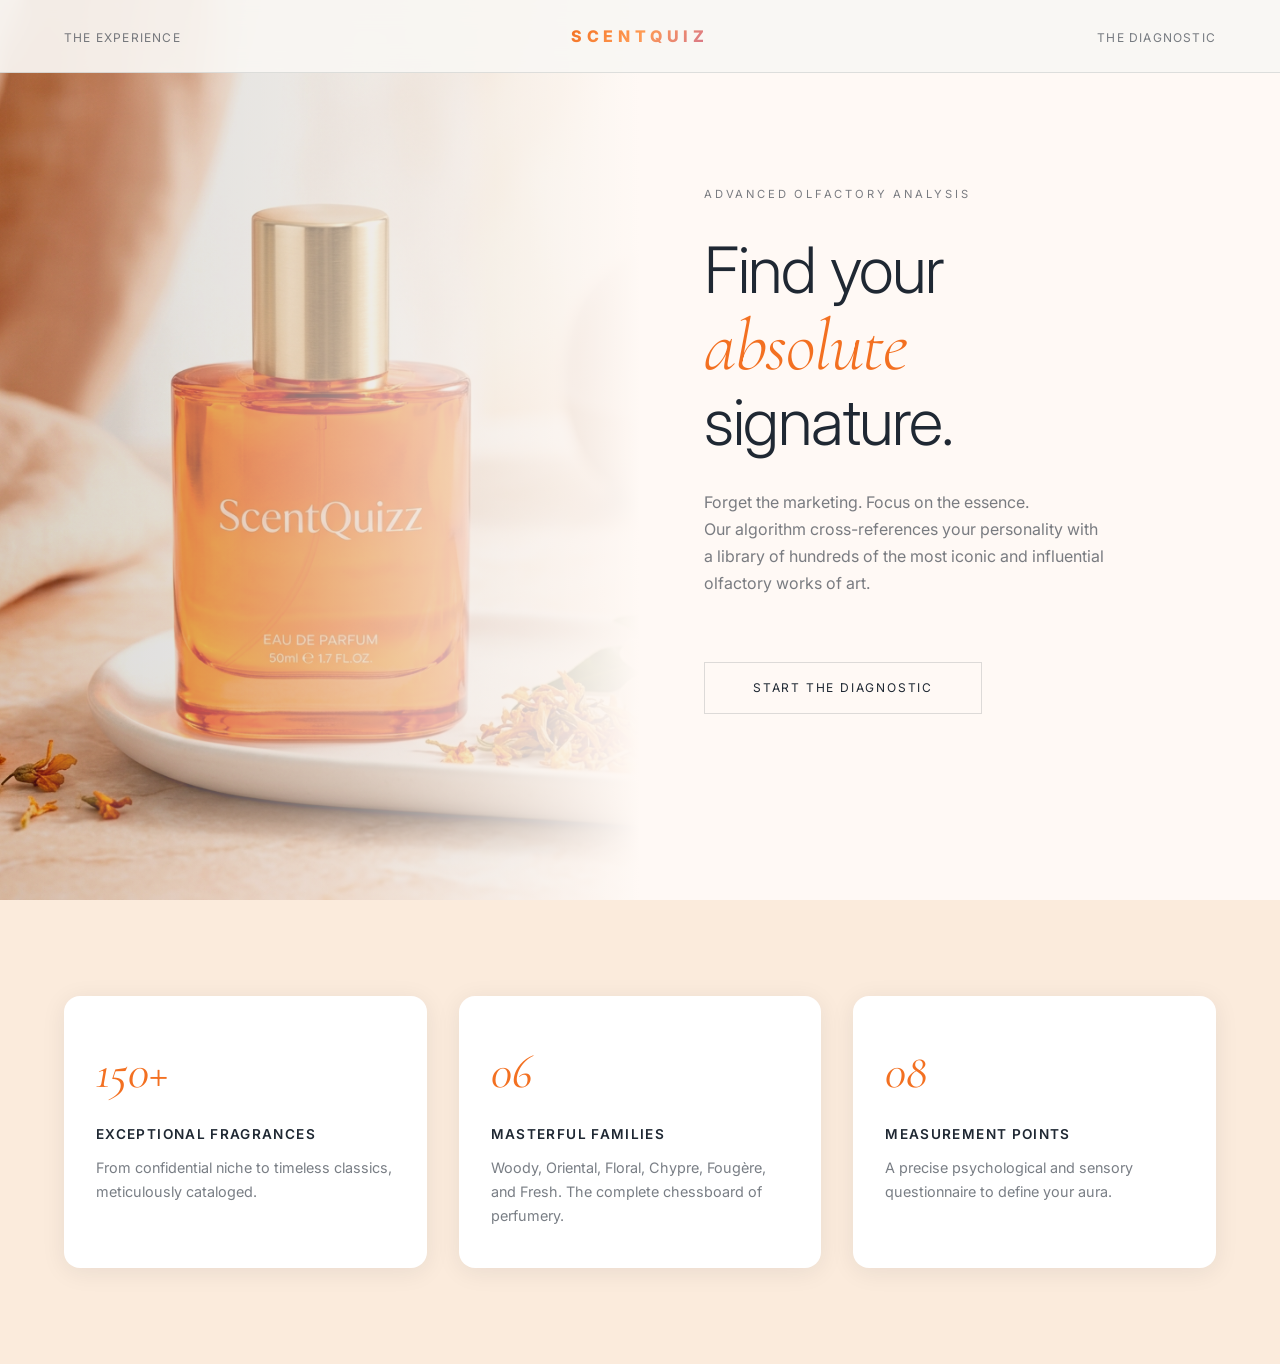
==== index.html @ b5ef22f6 "first" ====
<!DOCTYPE html>
<html lang="en" class="lenis lenis-smooth">

<head>
  <meta charset="UTF-8" />
  <meta name="viewport" content="width=device-width, initial-scale=1.0" />
  <title>ScentQuiz | Find Your Signature Fragrance</title>
  <meta name="description"
    content="Discover your olfactory profile among more than 150 masterpieces of global haute parfumerie." />

  <link rel="preconnect" href="https://fonts.googleapis.com">
  <link rel="preconnect" href="https://fonts.gstatic.com" crossorigin>
  <link
    href="https://fonts.googleapis.com/css2?family=Cormorant+Garamond:ital,wght@0,300;0,400;0,500;0,600;1,300;1,400&family=Inter:wght@300;400;500;600&display=swap"
    rel="stylesheet">

  <link rel="stylesheet" href="style.css" />
</head>

<body class="editorial-theme">

  <!-- EXTREMELY MINIMALIST HEADER -->
  <header class="luxury-header">
    <div class="header-left">
      <span class="header-link">The Experience</span>
    </div>
    <div class="header-center">
      <span class="logo-mark">ScentQuiz</span>
    </div>
    <div class="header-right">
      <a href="#quiz-wrapper" class="header-link quiz-trigger">The Diagnostic</a>
    </div>
  </header>

  <!-- EDITORIAL HERO SECTION -->
  <main id="main-content">
    <section class="hero-editorial">
      <div class="hero-image-pane">
        <img src="orange_sensaroma.png" alt="Haute Parfumerie" class="hero-img" />
        <div class="hero-img-overlay"></div>
      </div>
      <div class="hero-text-pane">
        <p class="hero-surtitle">Advanced Olfactory Analysis</p>
        <h1 class="hero-headline">
          Find your<br />
          <em>absolute</em><br />
          signature.
        </h1>
        <p class="hero-paragraph">
          Forget the marketing. Focus on the essence.<br />
          Our algorithm cross-references your personality with a library of hundreds of the most iconic and
          influential olfactory works of art.
        </p>
        <a href="#quiz-wrapper" class="btn-editorial pulse-subtle quiz-trigger">
          Start the diagnostic
        </a>
      </div>
    </section>

    <!-- STATEMENT SECTION -->
    <section class="statement-section">
      <div class="statement-grid">
        <div class="statement-item">
          <span class="st-number">150+</span>
          <h3 class="st-title">Exceptional Fragrances</h3>
          <p class="st-desc">From confidential niche to timeless classics, meticulously cataloged.</p>
        </div>
        <div class="statement-item">
          <span class="st-number">06</span>
          <h3 class="st-title">Masterful Families</h3>
          <p class="st-desc">Woody, Oriental, Floral, Chypre, Fougère, and Fresh. The complete chessboard of perfumery.
          </p>
        </div>
        <div class="statement-item">
          <span class="st-number">08</span>
          <h3 class="st-title">Measurement Points</h3>
          <p class="st-desc">A precise psychological and sensory questionnaire to define your aura.</p>
        </div>
      </div>
    </section>

  </main>

  <!-- TOTAL QUIZ OVERLAY (Takes up whole screen) -->
  <div class="quiz-overlay" id="quiz-wrapper">
    <div class="quiz-overlay-bg"></div>
    <div class="quiz-close">✕</div>

    <div class="quiz-content-container" id="quiz-container">

      <!-- QUIZ START -->
      <div class="quiz-view active" id="view-intro">
        <p class="q-surtitle">The Protocol</p>
        <h2 class="q-headline">Close your eyes.<br /><em>Let your senses speak.</em></h2>
        <p class="q-desc">Answer instinctively. There are no wrong choices, only your true nature expressing itself.</p>
        <button class="btn-editorial mt-8" id="start-btn">Begin the analysis</button>
      </div>

      <!-- QUESTIONS -->
      <div class="quiz-view" id="view-questions">
        <div class="q-progress-indicator">
          <span class="q-current" id="q-current-num">01</span>
          <span class="q-separator"></span>
          <span class="q-total">08</span>
        </div>

        <div class="q-body" id="q-body">
          <!-- Injected via JS -->
        </div>

        <div class="q-footer">
          <button class="btn-text" id="prev-btn" disabled>Back</button>
        </div>
      </div>

      <!-- RESULTS -->
      <div class="quiz-view" id="view-results">
        <!-- Injected via JS -->
      </div>
    </div>
  </div>

  <script src="database_part1.js"></script>
  <script src="database_part2.js"></script>
  <script src="database.js"></script>
  <script src="quiz.js"></script>
</body>

</html>
---- style.css ----
@charset "UTF-8";

/* ============================================================
   ScentQuiz — Fresh & Modern Theme
   Colorful, Dynamic, Premium
   ============================================================ */

/* TOKENS */
:root {
  --bg-color: #FFF9F5;
  --surface-orange-light: #FDE4D0;
  --surface-peach: #F6D5C4;
  --surface-card: #FFFFFF;
  --text-main: #1F2833;
  --text-muted: rgba(31, 40, 51, 0.6);
  --text-faint: rgba(31, 40, 51, 0.15);
  --border: rgba(31, 40, 51, 0.12);
  --accent-orange: #F37021;
  --accent-peach: #FF9B54;
  --accent-orange-soft: #FBEBDC;
  --accent-highlight: #648DAB;

  --font-serif: 'Cormorant Garamond', Georgia, serif;
  --font-sans: 'Inter', system-ui, sans-serif;

  --transition-smooth: all 0.6s cubic-bezier(0.16, 1, 0.3, 1);
  --transition-fast: all 0.3s ease;
  --shadow-card: 0 4px 24px rgba(31, 40, 51, 0.08);
  --shadow-hover: 0 16px 48px rgba(31, 40, 51, 0.15);
}

/* RESET */
*,
*::before,
*::after {
  box-sizing: border-box;
  margin: 0;
  padding: 0;
}

html {
  scroll-behavior: smooth;
}

body.editorial-theme {
  background-color: var(--bg-color);
  color: var(--text-main);
  font-family: var(--font-sans);
  font-size: 16px;
  line-height: 1.5;
  -webkit-font-smoothing: antialiased;
  -moz-osx-font-smoothing: grayscale;
  overflow-x: hidden;
}

a {
  text-decoration: none;
  color: inherit;
}

/* TYPOGRAPHY */
h1,
h2,
h3,
h4 {
  font-weight: normal;
}

em {
  font-family: var(--font-serif);
  font-style: italic;
  font-weight: 300;
}

/* ================= HEADER ================= */
.luxury-header {
  position: fixed;
  top: 0;
  left: 0;
  right: 0;
  z-index: 50;
  display: grid;
  grid-template-columns: 1fr auto 1fr;
  align-items: center;
  padding: 1.5rem 4rem;
  background-color: rgba(249, 247, 244, 0.92);
  backdrop-filter: blur(12px);
  border-bottom: 1px solid var(--border);
  pointer-events: none;
}

.luxury-header>* {
  pointer-events: auto;
}

.header-left {
  justify-self: start;
}

.header-center {
  justify-self: center;
}

.header-right {
  justify-self: end;
}

.logo-mark {
  font-family: var(--font-sans);
  font-weight: 800;
  letter-spacing: 0.3em;
  font-size: 1rem;
  text-transform: uppercase;
  background: linear-gradient(135deg, var(--accent-orange), var(--accent-peach), #d4748f);
  -webkit-background-clip: text;
  -webkit-text-fill-color: transparent;
  background-clip: text;
  display: inline-block;
}

.header-link {
  font-family: var(--font-sans);
  font-size: 0.75rem;
  text-transform: uppercase;
  letter-spacing: 0.1em;
  color: var(--text-muted);
  cursor: pointer;
  transition: var(--transition-fast);
  border-bottom: 1px solid transparent;
}

.header-link:hover {
  color: var(--text-main);
  border-bottom: 1px solid var(--text-main);
}

/* ================= HERO ================= */
.hero-editorial {
  display: grid;
  grid-template-columns: 1fr 1fr;
  height: 100vh;
  width: 100vw;
  overflow: hidden;
}

.hero-image-pane {
  position: relative;
  height: 100%;
  width: 100%;
}

.hero-img {
  width: 100%;
  height: 100%;
  object-fit: cover;
  filter: contrast(1.1) brightness(0.85);
}

.hero-img-overlay {
  position: absolute;
  inset: 0;
  background: linear-gradient(to right, transparent, var(--bg-color));
}

.hero-text-pane {
  display: flex;
  flex-direction: column;
  justify-content: center;
  padding: 0 6rem 0 4rem;
  background-color: var(--bg-color);
}

.hero-surtitle {
  font-size: 0.7rem;
  text-transform: uppercase;
  letter-spacing: 0.25em;
  color: var(--text-muted);
  margin-bottom: 2rem;
}

.hero-headline {
  font-family: var(--font-sans);
  font-size: clamp(3rem, 5vw, 5rem);
  font-weight: 300;
  line-height: 1.1;
  letter-spacing: -0.02em;
  margin-bottom: 2rem;
}

.hero-headline em {
  font-size: 1.15em;
  color: var(--accent-orange);
  font-family: var(--font-serif);
  font-style: italic;
}

.hero-paragraph {
  font-size: 1rem;
  color: var(--text-muted);
  max-width: 400px;
  line-height: 1.7;
  margin-bottom: 4rem;
}

/* BUTTONS */
.btn-editorial {
  display: inline-block;
  align-self: flex-start;
  padding: 1rem 3rem;
  background-color: transparent;
  color: var(--text-main);
  border: 1px solid var(--text-faint);
  font-family: var(--font-sans);
  text-transform: uppercase;
  letter-spacing: 0.15em;
  font-size: 0.75rem;
  cursor: pointer;
  transition: var(--transition-smooth);
  position: relative;
  overflow: hidden;
}

.btn-editorial::before {
  content: '';
  position: absolute;
  inset: 0;
  background-color: var(--accent-orange);
  transform: scaleY(0);
  transform-origin: bottom;
  transition: transform 0.4s cubic-bezier(0.16, 1, 0.3, 1);
  z-index: -1;
}

.btn-editorial:hover {
  color: var(--bg-color);
  border-color: var(--accent-orange);
}

.btn-editorial:hover::before {
  transform: scaleY(1);
  transform-origin: top;
}

.btn-text {
  background: none;
  border: none;
  color: var(--text-muted);
  font-family: var(--font-sans);
  font-size: 0.8rem;
  text-transform: uppercase;
  letter-spacing: 0.1em;
  cursor: pointer;
  transition: color 0.3s;
}

.btn-text:hover {
  color: var(--text-main);
}

.btn-text:disabled {
  opacity: 0.3;
  cursor: not-allowed;
}

.mt-8 {
  margin-top: 3rem;
}

/* ================= STATEMENTS ================= */
.statement-section {
  padding: 6rem 4rem;
  background: var(--accent-orange-soft);
}

.statement-grid {
  display: grid;
  grid-template-columns: repeat(3, 1fr);
  gap: 2rem;
  max-width: 1400px;
  margin: 0 auto;
}

.statement-item {
  background: var(--surface-card);
  border-radius: 16px;
  padding: 2.5rem 2rem;
  box-shadow: var(--shadow-card);
  transition: transform 0.3s ease, box-shadow 0.3s ease;
}

.statement-item:hover {
  transform: translateY(-4px);
  box-shadow: var(--shadow-hover);
}

.st-number {
  display: block;
  font-family: var(--font-serif);
  font-size: 3rem;
  font-style: italic;
  margin-bottom: 1rem;
  color: var(--accent-orange);
}

.st-title {
  font-size: 0.85rem;
  text-transform: uppercase;
  letter-spacing: 0.1em;
  margin-bottom: 0.75rem;
  font-weight: 600;
  color: var(--text-main);
}

.st-desc {
  font-size: 0.9rem;
  color: var(--text-muted);
  line-height: 1.65;
}

/* ================= QUIZ OVERLAY ================= */
.quiz-overlay {
  position: fixed;
  inset: 0;
  z-index: 100;
  background: linear-gradient(135deg, #FFF9F5 0%, #FBEBDC 50%, #F6D5C4 100%);
  display: flex;
  align-items: center;
  justify-content: center;
  opacity: 0;
  pointer-events: none;
  transition: opacity 0.8s cubic-bezier(0.16, 1, 0.3, 1);
}

.quiz-overlay.open {
  opacity: 1;
  pointer-events: auto;
}

.quiz-overlay-bg {
  position: absolute;
  inset: 0;
  z-index: 0;
  pointer-events: none;
}

.quiz-close {
  position: absolute;
  top: 2rem;
  right: 4rem;
  font-size: 1.2rem;
  cursor: pointer;
  z-index: 10;
  color: var(--text-muted);
  transition: color 0.3s;
}

.quiz-close:hover {
  color: var(--text-main);
}

.quiz-content-container {
  position: relative;
  z-index: 2;
  width: 100%;
  max-width: 1000px;
  padding: 2rem;
}

.quiz-view {
  display: none;
  opacity: 0;
  transform: translateY(20px);
  animation: fadeUp 0.8s cubic-bezier(0.16, 1, 0.3, 1) forwards;
}

.quiz-view.active {
  display: block;
}

@keyframes fadeUp {
  to {
    opacity: 1;
    transform: translateY(0);
  }
}

/* Intro specific */
#view-intro {
  text-align: center;
}

.q-surtitle {
  font-size: 0.75rem;
  text-transform: uppercase;
  letter-spacing: 0.2em;
  color: var(--text-muted);
  margin-bottom: 2rem;
}

.q-headline {
  font-family: var(--font-sans);
  font-size: 3.5rem;
  font-weight: 300;
  line-height: 1.1;
  margin-bottom: 2rem;
}

.q-headline em {
  font-size: 1.2em;
}

.q-desc {
  font-size: 1.1rem;
  color: var(--text-muted);
  max-width: 500px;
  margin: 0 auto;
  line-height: 1.6;
}

/* Question View */
.q-progress-indicator {
  display: flex;
  align-items: center;
  justify-content: center;
  gap: 1rem;
  margin-bottom: 4rem;
  font-family: var(--font-serif);
  font-size: 1.5rem;
  font-style: italic;
  color: var(--text-muted);
}

.q-current {
  color: var(--text-main);
  font-size: 2rem;
}

.q-separator {
  width: 40px;
  height: 1px;
  background-color: var(--text-faint);
}

.q-text-hero {
  font-family: var(--font-sans);
  font-size: 2.2rem;
  font-weight: 300;
  text-align: center;
  margin-bottom: 4rem;
  line-height: 1.3;
}

.q-options-list {
  display: flex;
  flex-direction: column;
  gap: 1rem;
  max-width: 600px;
  margin: 0 auto;
}

.q-opt-btn {
  background: var(--surface-card);
  border: 1.5px solid var(--border);
  color: var(--text-muted);
  padding: 1.4rem 2rem;
  border-radius: 12px;
  text-align: left;
  font-family: var(--font-sans);
  font-size: 1rem;
  font-weight: 400;
  cursor: pointer;
  transition: var(--transition-smooth);
  display: flex;
  align-items: center;
  justify-content: space-between;
  box-shadow: var(--shadow-card);
}

.q-opt-btn:hover {
  background-color: var(--accent-orange-soft);
  border-color: var(--accent-orange);
  color: var(--accent-orange);
  padding-left: 2.5rem;
  box-shadow: var(--shadow-hover);
}

.q-opt-btn.selected {
  background-color: var(--accent-orange);
  color: #fff;
  border-color: var(--accent-orange);
  box-shadow: 0 8px 24px rgba(74, 108, 95, 0.35);
}

.q-opt-num {
  font-family: var(--font-serif);
  font-style: italic;
  font-size: 1.2rem;
  opacity: 0.5;
}

.q-opt-btn:hover .q-opt-num {
  opacity: 1;
}

.q-footer {
  margin-top: 4rem;
  display: flex;
  justify-content: space-between;
  align-items: center;
}

/* ================= RESULTS ================= */
.r-header {
  text-align: center;
  margin-bottom: 4rem;
}

.r-title {
  font-family: var(--font-serif);
  font-size: 4rem;
  font-style: italic;
  margin-bottom: 1rem;
  color: var(--accent-orange);
}

.r-sub {
  display: inline-block;
  font-size: 0.75rem;
  text-transform: uppercase;
  letter-spacing: 0.15em;
  color: #fff;
  background-color: var(--accent-orange);
  padding: 6px 16px;
  border-radius: 50px;
  margin-bottom: 1.5rem;
}

.r-grid {
  display: grid;
  grid-template-columns: repeat(3, 1fr);
  gap: 1.5rem;
}

.r-card {
  background: var(--surface-card);
  border-radius: 20px;
  padding: 2rem;
  position: relative;
  transition: transform 0.4s ease, box-shadow 0.4s ease;
  box-shadow: var(--shadow-card);
}

.r-card:first-child {
  border-top: 4px solid var(--accent-orange);
}

.r-card:hover {
  transform: translateY(-8px);
  box-shadow: var(--shadow-hover);
}

.r-rank {
  font-size: 0.65rem;
  text-transform: uppercase;
  letter-spacing: 0.2em;
  color: var(--text-muted);
  margin-bottom: 1rem;
  display: block;
}

.r-brand {
  font-size: 0.85rem;
  text-transform: uppercase;
  letter-spacing: 0.15em;
  margin-bottom: 0.5rem;
}

.r-name {
  font-family: var(--font-serif);
  font-size: 2rem;
  font-style: italic;
  margin-bottom: 1rem;
  line-height: 1.1;
}

.r-img-wrapper {
  width: 100%;
  height: 220px;
  border-radius: 12px;
  overflow: hidden;
  margin-bottom: 1.5rem;
  background-color: var(--surface-orange-light);
}

.r-img {
  width: 100%;
  height: 100%;
  object-fit: cover;
  transition: transform 0.6s ease;
}

.r-card:hover .r-img {
  transform: scale(1.05);
}

.r-affinity {
  margin-bottom: 1.5rem;
  padding: 1rem;
  background: var(--bg-color);
  border-radius: 8px;
  border: 1px solid var(--border);
}

.aff-row {
  display: flex;
  align-items: center;
  margin-bottom: 0.5rem;
  font-size: 0.70rem;
  color: var(--text-muted);
}

.aff-row:last-child {
  margin-bottom: 0;
}

.aff-lbl {
  width: 75px;
  font-weight: 600;
  text-transform: uppercase;
  letter-spacing: 0.05em;
}

.aff-bar-bg {
  flex: 1;
  height: 6px;
  background-color: var(--border);
  border-radius: 10px;
  margin: 0 10px;
  overflow: hidden;
}

.aff-bar-fg {
  height: 100%;
  background-color: var(--accent-orange);
  border-radius: 10px;
  transition: width 1s cubic-bezier(0.16, 1, 0.3, 1);
}

.aff-val {
  width: 35px;
  text-align: right;
  font-weight: 700;
  color: var(--accent-orange);
}

.r-correspondence {
  margin-bottom: 2rem;
  padding: 1.25rem;
  border-left: 2px solid var(--accent-orange);
  background-color: var(--accent-orange-soft);
  border-radius: 0 8px 8px 0;
}

.r-correspondence h4 {
  font-family: var(--font-sans);
  font-size: 0.7rem;
  text-transform: uppercase;
  letter-spacing: 0.1em;
  color: var(--accent-orange);
  margin-bottom: 0.75rem;
  font-weight: 700;
}

.r-correspondence p {
  font-size: 0.85rem;
  line-height: 1.6;
  color: var(--text-main);
  font-family: var(--font-serif);
  font-style: italic;
}

.r-family {
  font-size: 0.7rem;
  text-transform: uppercase;
  letter-spacing: 0.1em;
  color: var(--accent-orange);
  background-color: var(--accent-orange-soft);
  border: none;
  padding: 5px 12px;
  display: inline-block;
  border-radius: 50px;
  margin-bottom: 1.5rem;
  font-weight: 600;
}

.r-notes {
  font-size: 0.85rem;
  color: var(--text-muted);
  line-height: 1.6;
  margin-bottom: 1.5rem;
  padding: 0.75rem;
  background: var(--bg-color);
  border-radius: 8px;
}

/* The link to Fragrantica */
.r-link {
  display: inline-block;
  font-size: 0.78rem;
  text-transform: uppercase;
  letter-spacing: 0.1em;
  color: #fff;
  background-color: var(--accent-orange);
  padding: 10px 20px;
  border-radius: 8px;
  transition: var(--transition-fast);
  font-weight: 500;
}

.r-link:hover {
  background-color: var(--accent-peach);
}

/* Responsive */
@media (max-width: 1024px) {
  .hero-editorial {
    grid-template-columns: 1fr;
    grid-template-rows: 50vh 50vh;
  }

  .hero-img-overlay {
    background: linear-gradient(to bottom, transparent, var(--bg-color));
  }

  .hero-text-pane {
    padding: 3rem;
  }

  .statement-grid {
    grid-template-columns: 1fr;
    gap: 3rem;
  }

  .r-grid {
    grid-template-columns: 1fr;
    gap: 4rem;
  }
}

@media (max-width: 768px) {
  .luxury-header {
    padding: 1.5rem;
    grid-template-columns: 1fr auto;
  }

  .header-left {
    display: none;
  }

  .hero-headline {
    font-size: 2.8rem;
  }

  .hero-text-pane {
    padding: 2rem;
  }

  .quiz-content-container {
    padding: 1.5rem;
  }

  .q-headline {
    font-size: 2.5rem;
  }

  .q-text-hero {
    font-size: 1.6rem;
  }

  .q-opt-btn {
    padding: 1.2rem;
    font-size: 0.95rem;
  }

  .quiz-close {
    top: 1.5rem;
    right: 1.5rem;
  }
}
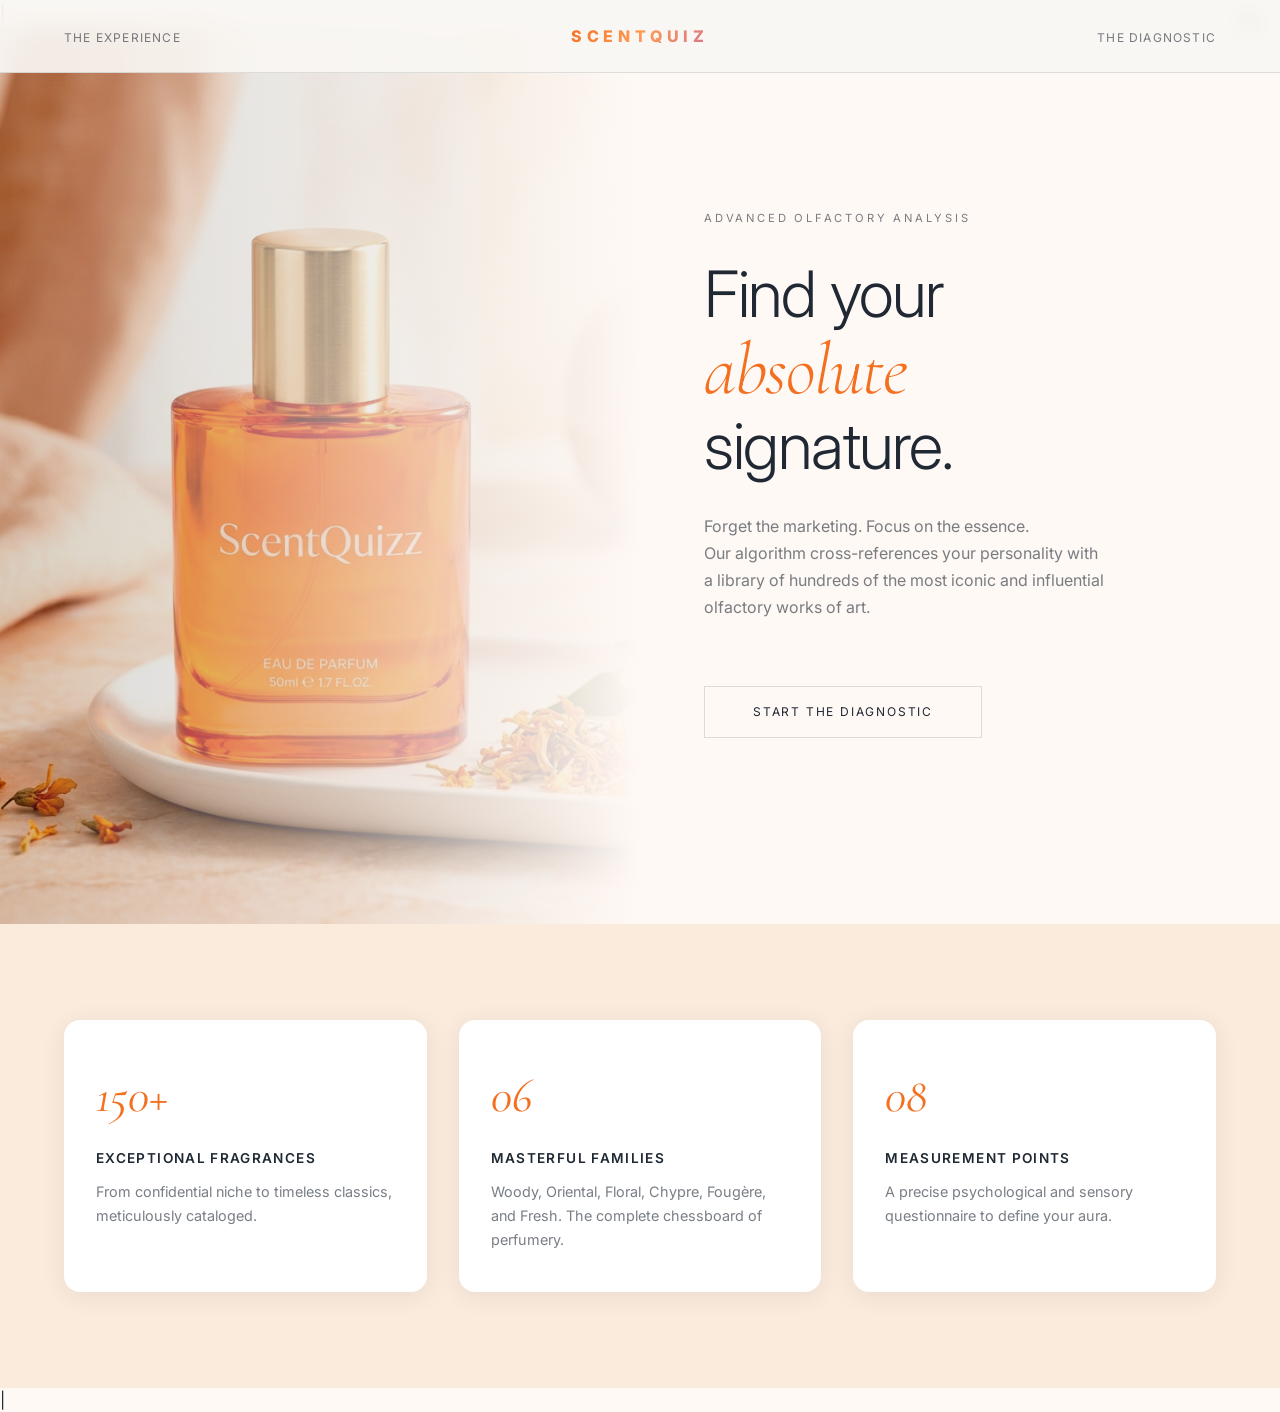
==== commit b2f8456a: "Quiz fix" ====
--- a/index.html
+++ b/index.html
@@ -1,5 +1,45 @@
 <!DOCTYPE html>
-<html lang="en" class="lenis lenis-smooth">
+<html lang="en">
+
+<head>
+  <meta charset="UTF-8">
+  <meta name="viewport" content="width=device-width, initial-scale=1.0">
+  <title>ScentQuizz</title>
+  <style>
+    .lang-switch {
+      position: absolute;
+      top: 10px;
+      right: 20px;
+      cursor: pointer;
+    }
+  </style>
+</head>
+
+<body>
+  <header>
+    <div class="lang-switch" onclick="toggleLanguage('en')">EN</div> |
+    <div class="lang-switch" onclick="toggleLanguage('fr')">FR</div>
+  </header>
+
+  <!-- Votre contenu HTML ici -->
+
+  <script>
+    let currentLang = 'en';
+
+    function toggleLanguage(lang) {
+      if (lang === currentLang) return;
+
+      const elements = document.querySelectorAll('[data-i18n]');
+      elements.forEach(element => {
+        element.textContent = element.getAttribute(`data-i18n-${lang}`);
+      });
+
+      currentLang = lang;
+    }
+  </script>
+</body>
+
+</html>
 
 <head>
   <meta charset="UTF-8" />
@@ -15,10 +55,34 @@
     rel="stylesheet">
 
   <link rel="stylesheet" href="style.css" />
+
+  <style>
+    /* SCROLL FIX — forces overlay to be scrollable */
+    .quiz-overlay {
+      align-items: flex-start !important;
+      overflow-y: auto !important;
+      overflow-x: hidden !important;
+    }
+
+    .quiz-content-container {
+      padding: 4rem 2rem 6rem !important;
+      min-height: 100vh !important;
+      justify-content: center !important;
+    }
+
+    /* IMAGE FIX — show full bottle not cropped */
+    .r-img {
+      object-fit: contain !important;
+      padding: 8px !important;
+    }
+  </style>
 </head>
 
 <body class="editorial-theme">
-
+  <!-- Scentbird / Impact Verification -->
+  <div style="display: none; visibility: hidden; height: 0px; overflow: hidden;">
+    Impact-Site-Verification: 8868f797-8695-46e4-a043-2aaabf45d9c4
+  </div>
   <!-- EXTREMELY MINIMALIST HEADER -->
   <header class="luxury-header">
     <div class="header-left">
@@ -94,6 +158,9 @@
         <h2 class="q-headline">Close your eyes.<br /><em>Let your senses speak.</em></h2>
         <p class="q-desc">Answer instinctively. There are no wrong choices, only your true nature expressing itself.</p>
         <button class="btn-editorial mt-8" id="start-btn">Begin the analysis</button>
+        <div style="margin-top: 1rem;">
+          <button class="btn-text" onclick="showLastResults()">View my last results</button>
+        </div>
       </div>
 
       <!-- QUESTIONS -->
@@ -122,8 +189,52 @@
 
   <script src="database_part1.js"></script>
   <script src="database_part2.js"></script>
+  <script src="database_part3.js"></script>
   <script src="database.js"></script>
+
   <script src="quiz.js"></script>
 </body>
+<!DOCTYPE html>
+<html lang="en">
+
+<head>
+  <meta charset="UTF-8">
+  <meta name="viewport" content="width=device-width, initial-scale=1.0">
+  <title>ScentQuizz</title>
+  <style>
+    .lang-switch {
+      position: absolute;
+      top: 10px;
+      right: 20px;
+      cursor: pointer;
+    }
+  </style>
+</head>
+
+<body>
+  <header>
+    <div class="lang-switch" onclick="toggleLanguage('en')">EN</div> |
+    <div class="lang-switch" onclick="toggleLanguage('fr')">FR</div>
+  </header>
+
+  <!-- Votre contenu HTML ici -->
+
+  <script>
+    let currentLang = 'en';
+
+    function toggleLanguage(lang) {
+      if (lang === currentLang) return;
+
+      const elements = document.querySelectorAll('[data-i18n]');
+      elements.forEach(element => {
+        element.textContent = element.getAttribute(`data-i18n-${lang}`);
+      });
+
+      currentLang = lang;
+    }
+  </script>
+</body>
+
+</html>
 
 </html>
--- a/style.css
+++ b/style.css
@@ -73,6 +73,36 @@
 }
 
 /* ================= HEADER ================= */
+.header {
+  background: white;
+  box-shadow: 0 2px 10px rgba(0, 0, 0, 0.08);
+  position: sticky;
+  top: 0;
+  z-index: 100;
+}
+
+.container {
+  max-width: 1200px;
+  margin: 0 auto;
+  padding: 0 20px;
+  display: flex;
+  align-items: center;
+  justify-content: space-between;
+  height: 80px;
+}
+
+.logo {
+  height: 45px;
+  /* Ajuste selon la taille de ton logo */
+  width: auto;
+  object-fit: contain;
+}
+
+.logo-link {
+  display: block;
+  text-decoration: none;
+}
+
 .luxury-header {
   position: fixed;
   top: 0;
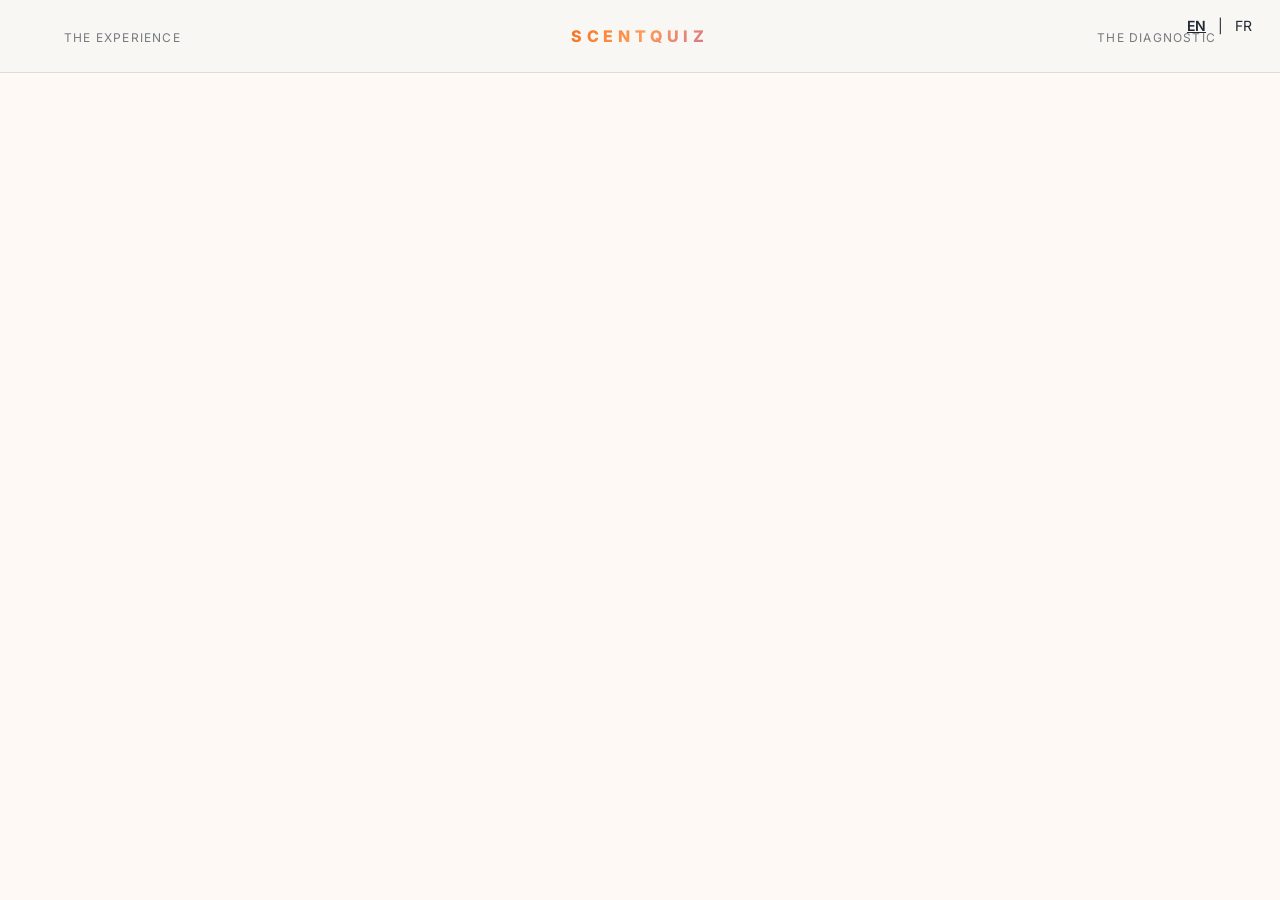
==== commit df248afd: "ye" ====
--- a/index.html
+++ b/index.html
@@ -4,46 +4,6 @@
 <head>
   <meta charset="UTF-8">
   <meta name="viewport" content="width=device-width, initial-scale=1.0">
-  <title>ScentQuizz</title>
-  <style>
-    .lang-switch {
-      position: absolute;
-      top: 10px;
-      right: 20px;
-      cursor: pointer;
-    }
-  </style>
-</head>
-
-<body>
-  <header>
-    <div class="lang-switch" onclick="toggleLanguage('en')">EN</div> |
-    <div class="lang-switch" onclick="toggleLanguage('fr')">FR</div>
-  </header>
-
-  <!-- Votre contenu HTML ici -->
-
-  <script>
-    let currentLang = 'en';
-
-    function toggleLanguage(lang) {
-      if (lang === currentLang) return;
-
-      const elements = document.querySelectorAll('[data-i18n]');
-      elements.forEach(element => {
-        element.textContent = element.getAttribute(`data-i18n-${lang}`);
-      });
-
-      currentLang = lang;
-    }
-  </script>
-</body>
-
-</html>
-
-<head>
-  <meta charset="UTF-8" />
-  <meta name="viewport" content="width=device-width, initial-scale=1.0" />
   <title>ScentQuiz | Find Your Signature Fragrance</title>
   <meta name="description"
     content="Discover your olfactory profile among more than 150 masterpieces of global haute parfumerie." />
@@ -57,33 +17,29 @@
   <link rel="stylesheet" href="style.css" />
 
   <style>
-    /* SCROLL FIX — forces overlay to be scrollable */
-    .quiz-overlay {
-      align-items: flex-start !important;
-      overflow-y: auto !important;
-      overflow-x: hidden !important;
+    .lang-switch {
+      position: absolute;
+      top: 15px;
+      right: 20px;
+      font-size: 14px;
+      cursor: pointer;
+      z-index: 1000;
     }
 
-    .quiz-content-container {
-      padding: 4rem 2rem 6rem !important;
-      min-height: 100vh !important;
-      justify-content: center !important;
+    .lang-switch span {
+      padding: 4px 8px;
     }
 
-    /* IMAGE FIX — show full bottle not cropped */
-    .r-img {
-      object-fit: contain !important;
-      padding: 8px !important;
+    .lang-switch span.active {
+      font-weight: 600;
+      text-decoration: underline;
     }
   </style>
 </head>
 
 <body class="editorial-theme">
-  <!-- Scentbird / Impact Verification -->
-  <div style="display: none; visibility: hidden; height: 0px; overflow: hidden;">
-    Impact-Site-Verification: 8868f797-8695-46e4-a043-2aaabf45d9c4
-  </div>
-  <!-- EXTREMELY MINIMALIST HEADER -->
+
+  <!-- HEADER -->
   <header class="luxury-header">
     <div class="header-left">
       <span class="header-link">The Experience</span>
@@ -94,130 +50,38 @@
     <div class="header-right">
       <a href="#quiz-wrapper" class="header-link quiz-trigger">The Diagnostic</a>
     </div>
+
+    <!-- Langue Switch -->
+    <div class="lang-switch">
+      <span onclick="toggleLanguage('en')" id="lang-en" class="active">EN</span> |
+      <span onclick="toggleLanguage('fr')" id="lang-fr">FR</span>
+    </div>
   </header>
 
-  <!-- EDITORIAL HERO SECTION -->
+  <!-- HERO + AUTRES SECTIONS -->
   <main id="main-content">
-    <section class="hero-editorial">
-      <div class="hero-image-pane">
-        <img src="orange_sensaroma.png" alt="Haute Parfumerie" class="hero-img" />
-        <div class="hero-img-overlay"></div>
-      </div>
-      <div class="hero-text-pane">
-        <p class="hero-surtitle">Advanced Olfactory Analysis</p>
-        <h1 class="hero-headline">
-          Find your<br />
-          <em>absolute</em><br />
-          signature.
-        </h1>
-        <p class="hero-paragraph">
-          Forget the marketing. Focus on the essence.<br />
-          Our algorithm cross-references your personality with a library of hundreds of the most iconic and
-          influential olfactory works of art.
-        </p>
-        <a href="#quiz-wrapper" class="btn-editorial pulse-subtle quiz-trigger">
-          Start the diagnostic
-        </a>
-      </div>
-    </section>
-
-    <!-- STATEMENT SECTION -->
-    <section class="statement-section">
-      <div class="statement-grid">
-        <div class="statement-item">
-          <span class="st-number">150+</span>
-          <h3 class="st-title">Exceptional Fragrances</h3>
-          <p class="st-desc">From confidential niche to timeless classics, meticulously cataloged.</p>
-        </div>
-        <div class="statement-item">
-          <span class="st-number">06</span>
-          <h3 class="st-title">Masterful Families</h3>
-          <p class="st-desc">Woody, Oriental, Floral, Chypre, Fougère, and Fresh. The complete chessboard of perfumery.
-          </p>
-        </div>
-        <div class="statement-item">
-          <span class="st-number">08</span>
-          <h3 class="st-title">Measurement Points</h3>
-          <p class="st-desc">A precise psychological and sensory questionnaire to define your aura.</p>
-        </div>
-      </div>
-    </section>
-
+    <!-- Ton contenu actuel (hero, statement, etc.) -->
+    <!-- ... garde tout ton contenu ici ... -->
   </main>
 
-  <!-- TOTAL QUIZ OVERLAY (Takes up whole screen) -->
+  <!-- QUIZ OVERLAY -->
   <div class="quiz-overlay" id="quiz-wrapper">
     <div class="quiz-overlay-bg"></div>
     <div class="quiz-close">✕</div>
 
     <div class="quiz-content-container" id="quiz-container">
-
-      <!-- QUIZ START -->
-      <div class="quiz-view active" id="view-intro">
-        <p class="q-surtitle">The Protocol</p>
-        <h2 class="q-headline">Close your eyes.<br /><em>Let your senses speak.</em></h2>
-        <p class="q-desc">Answer instinctively. There are no wrong choices, only your true nature expressing itself.</p>
-        <button class="btn-editorial mt-8" id="start-btn">Begin the analysis</button>
-        <div style="margin-top: 1rem;">
-          <button class="btn-text" onclick="showLastResults()">View my last results</button>
-        </div>
-      </div>
-
-      <!-- QUESTIONS -->
-      <div class="quiz-view" id="view-questions">
-        <div class="q-progress-indicator">
-          <span class="q-current" id="q-current-num">01</span>
-          <span class="q-separator"></span>
-          <span class="q-total">08</span>
-        </div>
-
-        <div class="q-body" id="q-body">
-          <!-- Injected via JS -->
-        </div>
-
-        <div class="q-footer">
-          <button class="btn-text" id="prev-btn" disabled>Back</button>
-        </div>
-      </div>
-
-      <!-- RESULTS -->
-      <div class="quiz-view" id="view-results">
-        <!-- Injected via JS -->
-      </div>
+      <!-- Intro, Questions, Results injectés par JS -->
     </div>
   </div>
 
+  <!-- DATABASE FILES -->
   <script src="database_part1.js"></script>
   <script src="database_part2.js"></script>
   <script src="database_part3.js"></script>
   <script src="database.js"></script>
 
+  <!-- QUIZ LOGIC -->
   <script src="quiz.js"></script>
-</body>
-<!DOCTYPE html>
-<html lang="en">
-
-<head>
-  <meta charset="UTF-8">
-  <meta name="viewport" content="width=device-width, initial-scale=1.0">
-  <title>ScentQuizz</title>
-  <style>
-    .lang-switch {
-      position: absolute;
-      top: 10px;
-      right: 20px;
-      cursor: pointer;
-    }
-  </style>
-</head>
-
-<body>
-  <header>
-    <div class="lang-switch" onclick="toggleLanguage('en')">EN</div> |
-    <div class="lang-switch" onclick="toggleLanguage('fr')">FR</div>
-  </header>
-
-  <!-- Votre contenu HTML ici -->
 
   <script>
     let currentLang = 'en';
@@ -225,16 +89,17 @@
     function toggleLanguage(lang) {
       if (lang === currentLang) return;
 
-      const elements = document.querySelectorAll('[data-i18n]');
-      elements.forEach(element => {
-        element.textContent = element.getAttribute(`data-i18n-${lang}`);
-      });
+      currentLang = lang;
 
-      currentLang = lang;
+      // Mise à jour visuelle du bouton actif
+      document.getElementById('lang-en').classList.toggle('active', lang === 'en');
+      document.getElementById('lang-fr').classList.toggle('active', lang === 'fr');
+
+      // Appel à la fonction de traduction (à développer plus tard)
+      console.log('Langue changée vers :', lang);
+      // Ici tu pourras appeler ta fonction de traduction complète
     }
   </script>
 </body>
 
-</html>
-
 </html>
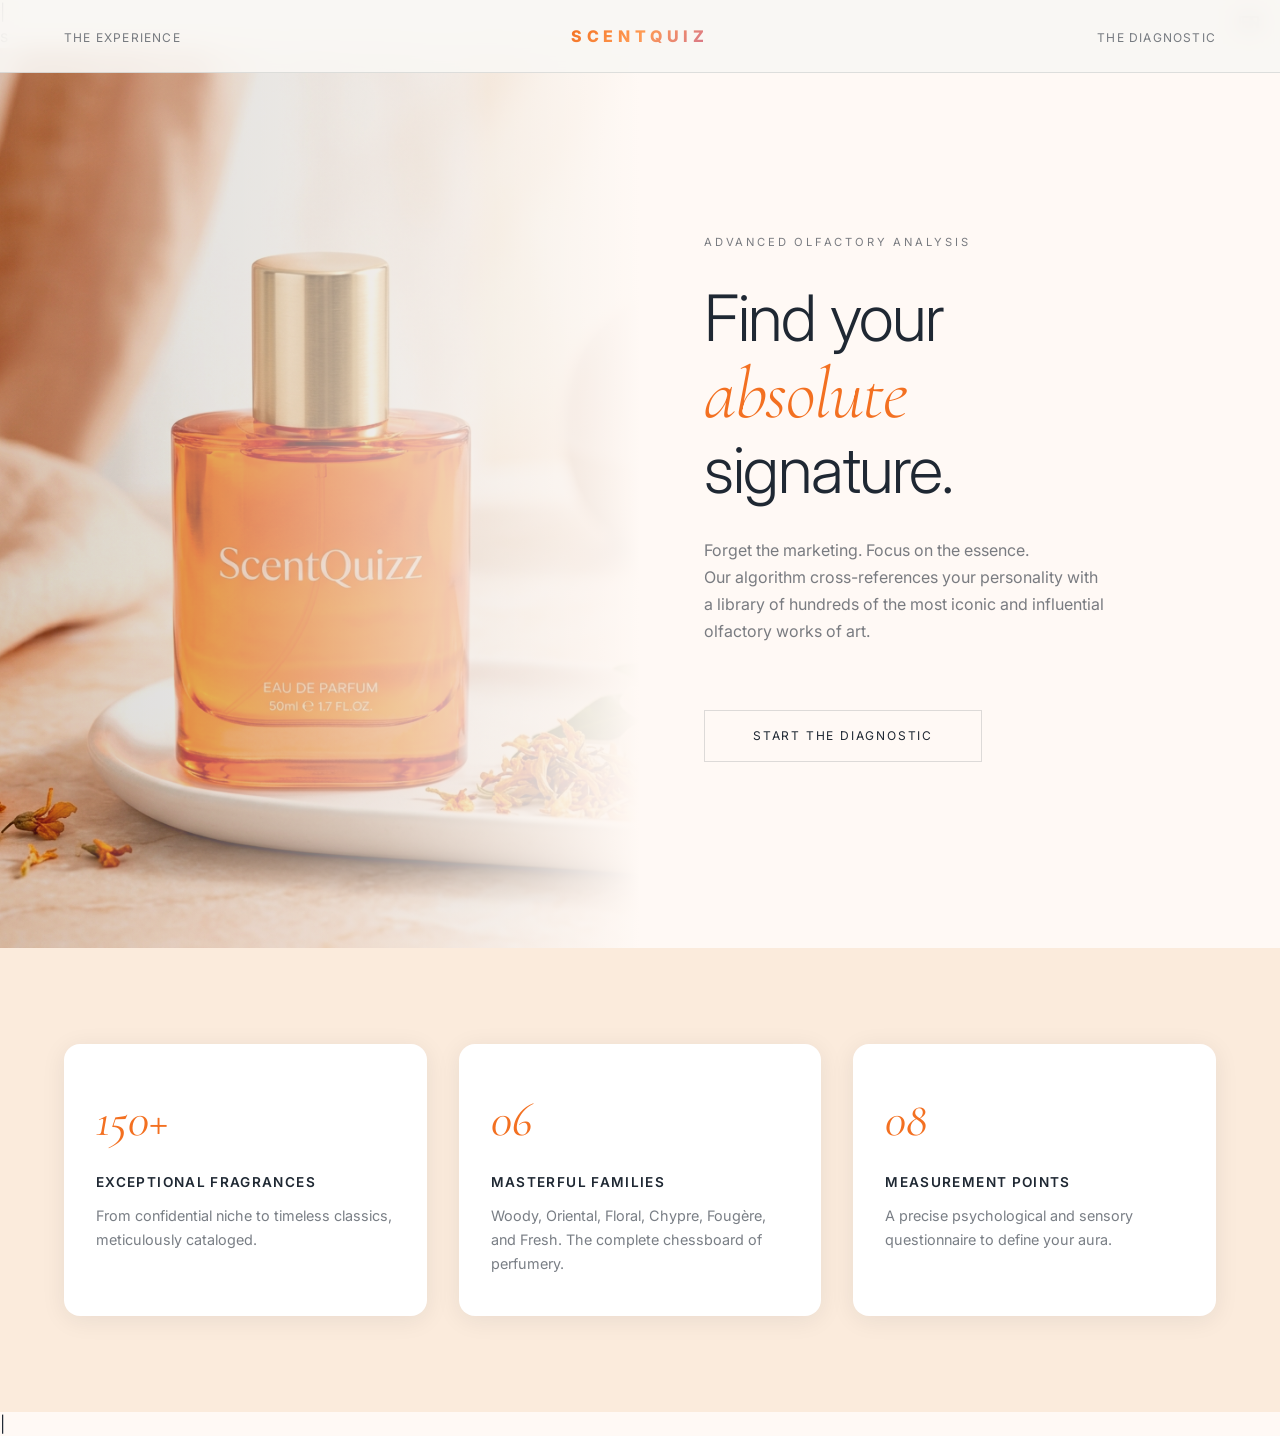
==== commit 962598b2: "NEw" ====
--- a/index.html
+++ b/index.html
@@ -4,6 +4,46 @@
 <head>
   <meta charset="UTF-8">
   <meta name="viewport" content="width=device-width, initial-scale=1.0">
+  <title>ScentQuizz</title>
+  <style>
+    .lang-switch {
+      position: absolute;
+      top: 10px;
+      right: 20px;
+      cursor: pointer;
+    }
+  </style>
+</head>
+
+<body>
+  <header>
+    <div class="lang-switch" onclick="toggleLanguage('en')">EN</div> |
+    <div class="lang-switch" onclick="toggleLanguage('fr')">FR</div>
+  </header>
+  s
+  <!-- Votre contenu HTML ici -->
+
+  <script>
+    let currentLang = 'en';
+
+    function toggleLanguage(lang) {
+      if (lang === currentLang) return;
+
+      const elements = document.querySelectorAll('[data-i18n]');
+      elements.forEach(element => {
+        element.textContent = element.getAttribute(`data-i18n-${lang}`);
+      });
+
+      currentLang = lang;
+    }
+  </script>
+</body>
+
+</html>
+
+<head>
+  <meta charset="UTF-8" />
+  <meta name="viewport" content="width=device-width, initial-scale=1.0" />
   <title>ScentQuiz | Find Your Signature Fragrance</title>
   <meta name="description"
     content="Discover your olfactory profile among more than 150 masterpieces of global haute parfumerie." />
@@ -17,29 +57,33 @@
   <link rel="stylesheet" href="style.css" />
 
   <style>
-    .lang-switch {
-      position: absolute;
-      top: 15px;
-      right: 20px;
-      font-size: 14px;
-      cursor: pointer;
-      z-index: 1000;
-    }
-
-    .lang-switch span {
-      padding: 4px 8px;
-    }
-
-    .lang-switch span.active {
-      font-weight: 600;
-      text-decoration: underline;
+    /* SCROLL FIX — forces overlay to be scrollable */
+    .quiz-overlay {
+      align-items: flex-start !important;
+      overflow-y: auto !important;
+      overflow-x: hidden !important;
+    }
+
+    .quiz-content-container {
+      padding: 4rem 2rem 6rem !important;
+      min-height: 100vh !important;
+      justify-content: center !important;
+    }
+
+    /* IMAGE FIX — show full bottle not cropped */
+    .r-img {
+      object-fit: contain !important;
+      padding: 8px !important;
     }
   </style>
 </head>
 
 <body class="editorial-theme">
-
-  <!-- HEADER -->
+  <!-- Scentbird / Impact Verification -->
+  <div style="display: none; visibility: hidden; height: 0px; overflow: hidden;">
+    Impact-Site-Verification: 8868f797-8695-46e4-a043-2aaabf45d9c4
+  </div>
+  <!-- EXTREMELY MINIMALIST HEADER -->
   <header class="luxury-header">
     <div class="header-left">
       <span class="header-link">The Experience</span>
@@ -50,38 +94,130 @@
     <div class="header-right">
       <a href="#quiz-wrapper" class="header-link quiz-trigger">The Diagnostic</a>
     </div>
-
-    <!-- Langue Switch -->
-    <div class="lang-switch">
-      <span onclick="toggleLanguage('en')" id="lang-en" class="active">EN</span> |
-      <span onclick="toggleLanguage('fr')" id="lang-fr">FR</span>
-    </div>
   </header>
 
-  <!-- HERO + AUTRES SECTIONS -->
+  <!-- EDITORIAL HERO SECTION -->
   <main id="main-content">
-    <!-- Ton contenu actuel (hero, statement, etc.) -->
-    <!-- ... garde tout ton contenu ici ... -->
+    <section class="hero-editorial">
+      <div class="hero-image-pane">
+        <img src="orange_sensaroma.png" alt="Haute Parfumerie" class="hero-img" />
+        <div class="hero-img-overlay"></div>
+      </div>
+      <div class="hero-text-pane">
+        <p class="hero-surtitle">Advanced Olfactory Analysis</p>
+        <h1 class="hero-headline">
+          Find your<br />
+          <em>absolute</em><br />
+          signature.
+        </h1>
+        <p class="hero-paragraph">
+          Forget the marketing. Focus on the essence.<br />
+          Our algorithm cross-references your personality with a library of hundreds of the most iconic and
+          influential olfactory works of art.
+        </p>
+        <a href="#quiz-wrapper" class="btn-editorial pulse-subtle quiz-trigger">
+          Start the diagnostic
+        </a>
+      </div>
+    </section>
+
+    <!-- STATEMENT SECTION -->
+    <section class="statement-section">
+      <div class="statement-grid">
+        <div class="statement-item">
+          <span class="st-number">150+</span>
+          <h3 class="st-title">Exceptional Fragrances</h3>
+          <p class="st-desc">From confidential niche to timeless classics, meticulously cataloged.</p>
+        </div>
+        <div class="statement-item">
+          <span class="st-number">06</span>
+          <h3 class="st-title">Masterful Families</h3>
+          <p class="st-desc">Woody, Oriental, Floral, Chypre, Fougère, and Fresh. The complete chessboard of perfumery.
+          </p>
+        </div>
+        <div class="statement-item">
+          <span class="st-number">08</span>
+          <h3 class="st-title">Measurement Points</h3>
+          <p class="st-desc">A precise psychological and sensory questionnaire to define your aura.</p>
+        </div>
+      </div>
+    </section>
+
   </main>
 
-  <!-- QUIZ OVERLAY -->
+  <!-- TOTAL QUIZ OVERLAY (Takes up whole screen) -->
   <div class="quiz-overlay" id="quiz-wrapper">
     <div class="quiz-overlay-bg"></div>
     <div class="quiz-close">✕</div>
 
     <div class="quiz-content-container" id="quiz-container">
-      <!-- Intro, Questions, Results injectés par JS -->
+
+      <!-- QUIZ START -->
+      <div class="quiz-view active" id="view-intro">
+        <p class="q-surtitle">The Protocol</p>
+        <h2 class="q-headline">Close your eyes.<br /><em>Let your senses speak.</em></h2>
+        <p class="q-desc">Answer instinctively. There are no wrong choices, only your true nature expressing itself.</p>
+        <button class="btn-editorial mt-8" id="start-btn">Begin the analysis</button>
+        <div style="margin-top: 1rem;">
+          <button class="btn-text" onclick="showLastResults()">View my last results</button>
+        </div>
+      </div>
+
+      <!-- QUESTIONS -->
+      <div class="quiz-view" id="view-questions">
+        <div class="q-progress-indicator">
+          <span class="q-current" id="q-current-num">01</span>
+          <span class="q-separator"></span>
+          <span class="q-total">08</span>
+        </div>
+
+        <div class="q-body" id="q-body">
+          <!-- Injected via JS -->
+        </div>
+
+        <div class="q-footer">
+          <button class="btn-text" id="prev-btn" disabled>Back</button>
+        </div>
+      </div>
+
+      <!-- RESULTS -->
+      <div class="quiz-view" id="view-results">
+        <!-- Injected via JS -->
+      </div>
     </div>
   </div>
 
-  <!-- DATABASE FILES -->
   <script src="database_part1.js"></script>
   <script src="database_part2.js"></script>
   <script src="database_part3.js"></script>
   <script src="database.js"></script>
 
-  <!-- QUIZ LOGIC -->
   <script src="quiz.js"></script>
+</body>
+<!DOCTYPE html>
+<html lang="en">
+
+<head>
+  <meta charset="UTF-8">
+  <meta name="viewport" content="width=device-width, initial-scale=1.0">
+  <title>ScentQuizz</title>
+  <style>
+    .lang-switch {
+      position: absolute;
+      top: 10px;
+      right: 20px;
+      cursor: pointer;
+    }
+  </style>
+</head>
+
+<body>
+  <header>
+    <div class="lang-switch" onclick="toggleLanguage('en')">EN</div> |
+    <div class="lang-switch" onclick="toggleLanguage('fr')">FR</div>
+  </header>
+
+  <!-- Votre contenu HTML ici -->
 
   <script>
     let currentLang = 'en';
@@ -89,17 +225,16 @@
     function toggleLanguage(lang) {
       if (lang === currentLang) return;
 
+      const elements = document.querySelectorAll('[data-i18n]');
+      elements.forEach(element => {
+        element.textContent = element.getAttribute(`data-i18n-${lang}`);
+      });
+
       currentLang = lang;
-
-      // Mise à jour visuelle du bouton actif
-      document.getElementById('lang-en').classList.toggle('active', lang === 'en');
-      document.getElementById('lang-fr').classList.toggle('active', lang === 'fr');
-
-      // Appel à la fonction de traduction (à développer plus tard)
-      console.log('Langue changée vers :', lang);
-      // Ici tu pourras appeler ta fonction de traduction complète
     }
   </script>
 </body>
 
+</html>
+
 </html>
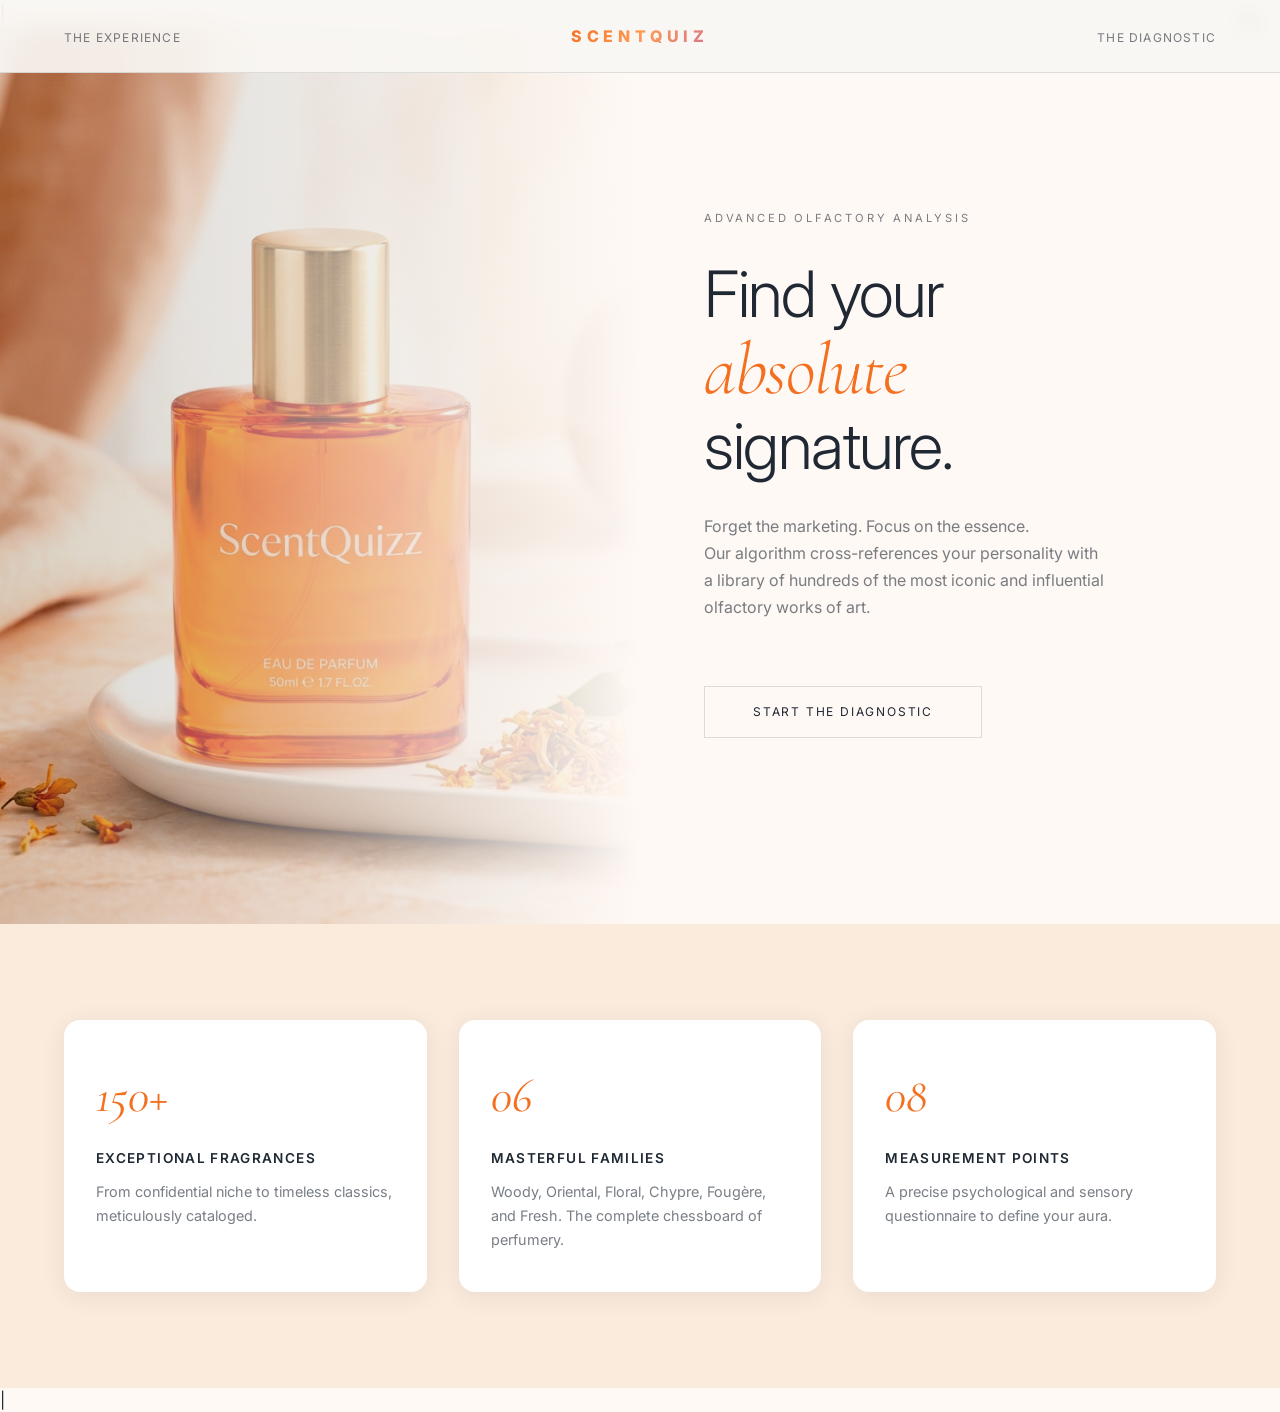
==== commit 109e73bc: "wa d" ====
--- a/index.html
+++ b/index.html
@@ -20,7 +20,7 @@
     <div class="lang-switch" onclick="toggleLanguage('en')">EN</div> |
     <div class="lang-switch" onclick="toggleLanguage('fr')">FR</div>
   </header>
-  s
+
   <!-- Votre contenu HTML ici -->
 
   <script>
